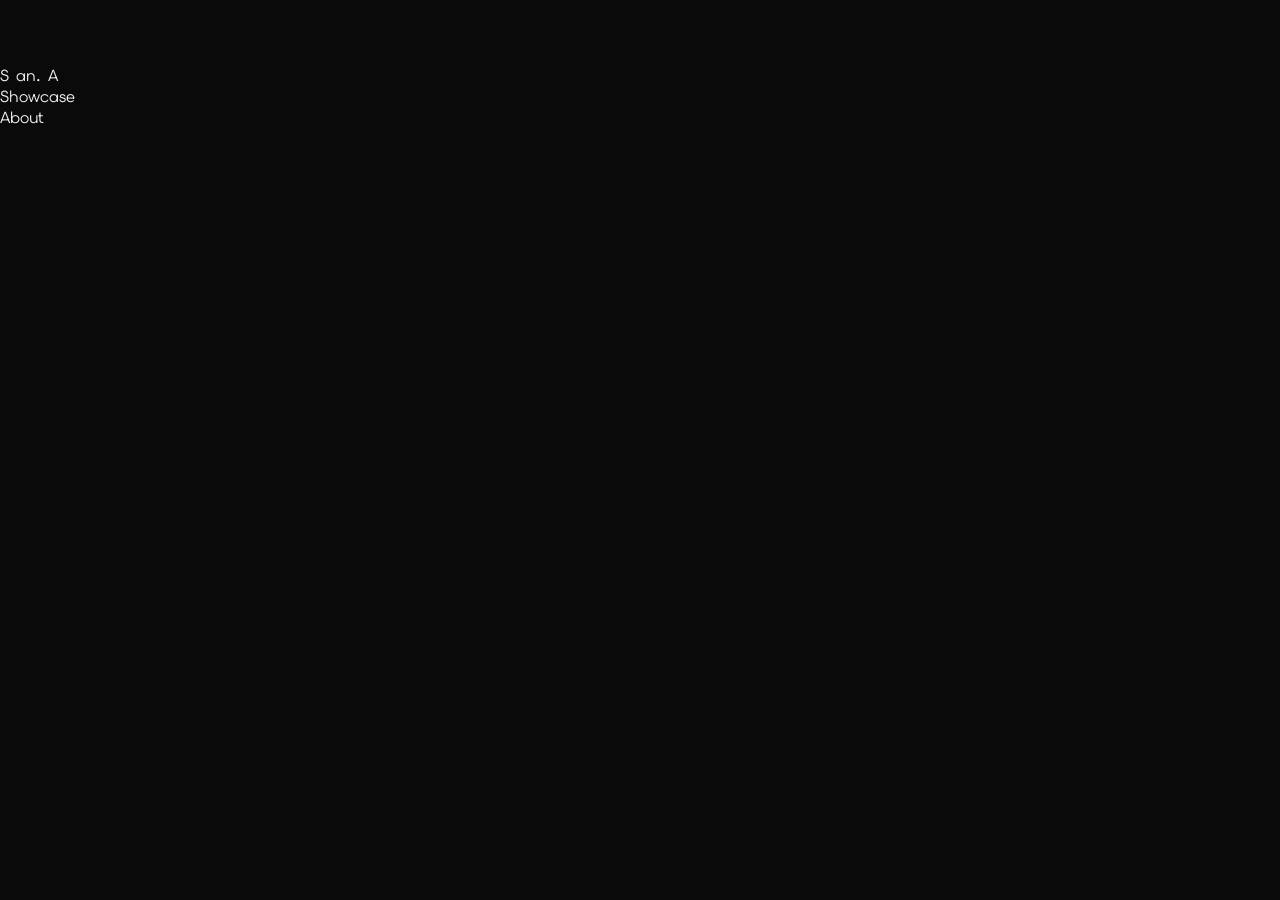
==== portfolio.html @ 367c6422 "starter code for building responsive portfolio. same design but with responsive" ====
<!DOCTYPE html>
<html lang="en">
<head>
  <meta charset="UTF-8">
  <meta name="viewport" content="width=device-width, initial-scale=1.0">
  <title>my portfolio</title>

  <link rel="stylesheet" href="./portfolio-styles.css">

  <link rel="preconnect" href="https://fonts.googleapis.com">
  <link rel="preconnect" href="https://fonts.gstatic.com" crossorigin>
  <link href="https://fonts.googleapis.com/css2?family=Elms+Sans:ital,wght@0,100..900;1,100..900&display=swap" rel="stylesheet">

  <link rel="preconnect" href="https://fonts.googleapis.com">
  <link rel="preconnect" href="https://fonts.gstatic.com" crossorigin>
  <link href="https://fonts.googleapis.com/css2?family=Mrs+Sheppards&display=swap" rel="stylesheet">

  <link rel="preconnect" href="https://fonts.googleapis.com">
  <link rel="preconnect" href="https://fonts.gstatic.com" crossorigin>
  <link href="https://fonts.googleapis.com/css2?family=Momo+Trust+Display&display=swap" rel="stylesheet">
</head>
<body>
  <div id="header">
    <div class="left-section">
      <div class="home-link-container">
        <a onclick="collapseFooter()" class="home-link" href="#">
          <span class="name-one">S</span>
          <span class="name-two">an. A</span>  
        </a>
      </div>
    </div>
    <div class="right-section">
      <ul class="header-links-list">
        <li><a onclick="collapseFooter()" class="header-links showcase-link" href="#showcase">Showcase</a></li>
        <li><a class="header-links about-link" href="#about">About</a></li>
      </ul>
    </div>
  </div>
</body>
</html>
---- portfolio-styles.css ----
:root {
  --ElmsSans: "Elms Sans", sans-serif;
  --MrsSheppards: "Mrs Sheppards", cursive;;
  --MomoTrustDisplay: "Momo Trust Display", sans-serif;
  --prime: #f3c28b;
  --black: #0a0a0a;
  --white: #f1f1f1;
  --blackTwo: #100f0f;
  --card-color: #181717;
}
body, html {
  overflow-x: hidden;
}
html {
  scroll-behavior: smooth;
  overflow-y: scroll;
  scrollbar-width: thin;
}
* {
  color: var(--white);
  margin: 0;
  padding: 0;
  box-sizing: border-box;
  /* outline: 1px solid rgba(255, 0, 0, 0.25); */
}
body {
  background-color: var(--black);
  font-family: var(--ElmsSans);
  margin-top: 65px;
}
a {
  color: var(--white);
  text-decoration: none;
}
li {
  list-style: none;
}
span {
  color: var(--white);
}
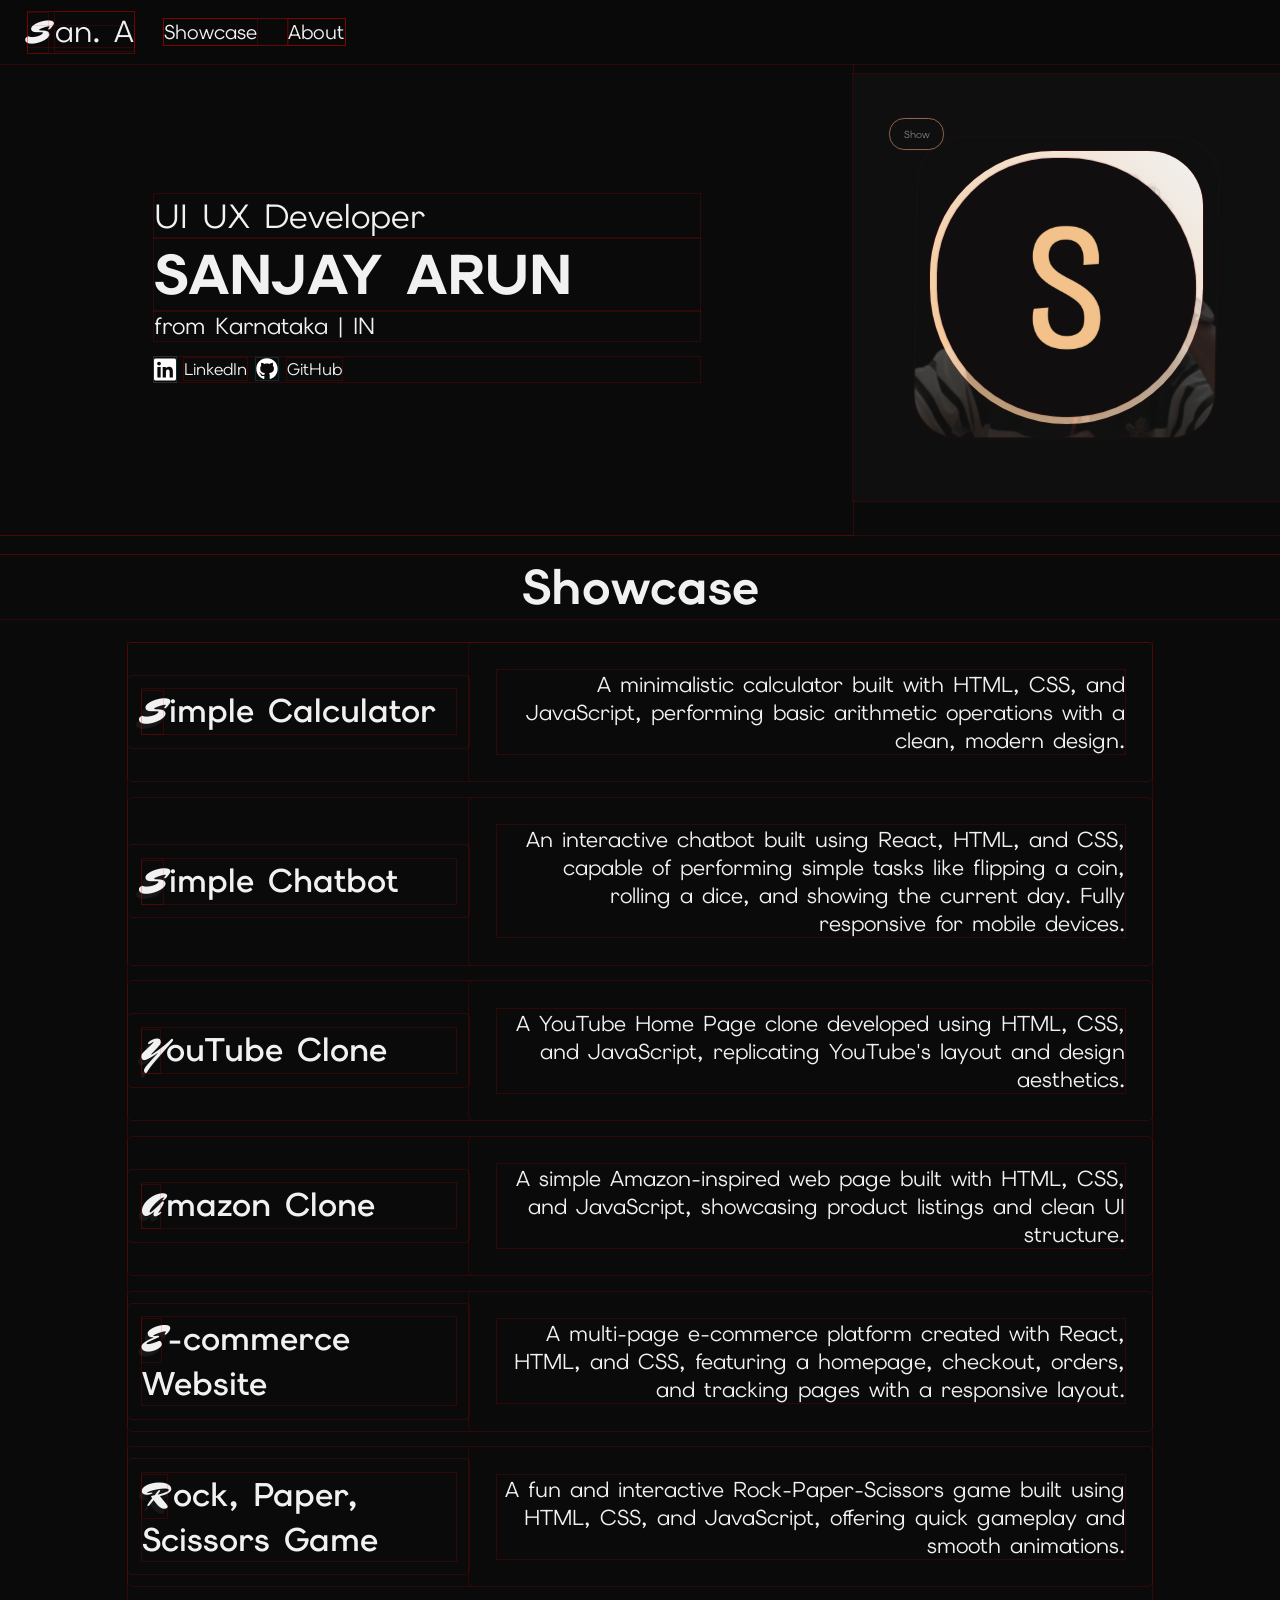
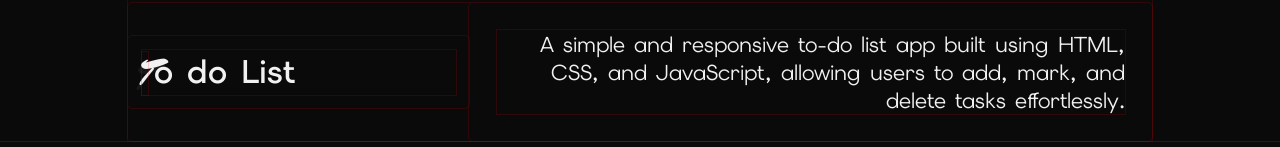
==== commit 1f55b958: "make header and showcase responsive" ====
--- a/portfolio.html
+++ b/portfolio.html
@@ -4,6 +4,8 @@
   <meta charset="UTF-8">
   <meta name="viewport" content="width=device-width, initial-scale=1.0">
   <title>my portfolio</title>
+
+  <link rel="icon" href="./assets/title-icon.png">
 
   <link rel="stylesheet" href="./portfolio-styles.css">
 
@@ -21,20 +23,152 @@
 </head>
 <body>
   <div id="header">
+
     <div class="left-section">
       <div class="home-link-container">
         <a onclick="collapseFooter()" class="home-link" href="#">
           <span class="name-one">S</span>
           <span class="name-two">an. A</span>  
+          <span class="name-one-two">S</span>
         </a>
       </div>
     </div>
+
     <div class="right-section">
       <ul class="header-links-list">
         <li><a onclick="collapseFooter()" class="header-links showcase-link" href="#showcase">Showcase</a></li>
         <li><a class="header-links about-link" href="#about">About</a></li>
       </ul>
     </div>
+
   </div>
+
+  <div id="home">
+    <div class="left-home-section">
+      <p class="role">UI UX Developer</p>
+      <p class="name">SANJAY ARUN</p>
+      <p class="from">from Karnataka | IN</p>
+      <p class="links">
+        <svg class="web-icon" xmlns="http://www.w3.org/2000/svg" viewBox="0 0 448 512"><path d="M416 32L31.9 32C14.3 32 0 46.5 0 64.3L0 447.7C0 465.5 14.3 480 31.9 480L416 480c17.6 0 32-14.5 32-32.3l0-383.4C448 46.5 433.6 32 416 32zM135.4 416l-66.4 0 0-213.8 66.5 0 0 213.8-.1 0zM102.2 96a38.5 38.5 0 1 1 0 77 38.5 38.5 0 1 1 0-77zM384.3 416l-66.4 0 0-104c0-24.8-.5-56.7-34.5-56.7-34.6 0-39.9 27-39.9 54.9l0 105.8-66.4 0 0-213.8 63.7 0 0 29.2 .9 0c8.9-16.8 30.6-34.5 62.9-34.5 67.2 0 79.7 44.3 79.7 101.9l0 117.2z"/></svg>
+        <a target="_blank" href="https://www.linkedin.com/in/sanjay-a-347543335" class="weblink">LinkedIn</a>
+        <svg class="web-icon" xmlns="http://www.w3.org/2000/svg" viewBox="0 0 512 512"><path d="M173.9 397.4c0 2-2.3 3.6-5.2 3.6-3.3 .3-5.6-1.3-5.6-3.6 0-2 2.3-3.6 5.2-3.6 3-.3 5.6 1.3 5.6 3.6zm-31.1-4.5c-.7 2 1.3 4.3 4.3 4.9 2.6 1 5.6 0 6.2-2s-1.3-4.3-4.3-5.2c-2.6-.7-5.5 .3-6.2 2.3zm44.2-1.7c-2.9 .7-4.9 2.6-4.6 4.9 .3 2 2.9 3.3 5.9 2.6 2.9-.7 4.9-2.6 4.6-4.6-.3-1.9-3-3.2-5.9-2.9zM252.8 8c-138.7 0-244.8 105.3-244.8 244 0 110.9 69.8 205.8 169.5 239.2 12.8 2.3 17.3-5.6 17.3-12.1 0-6.2-.3-40.4-.3-61.4 0 0-70 15-84.7-29.8 0 0-11.4-29.1-27.8-36.6 0 0-22.9-15.7 1.6-15.4 0 0 24.9 2 38.6 25.8 21.9 38.6 58.6 27.5 72.9 20.9 2.3-16 8.8-27.1 16-33.7-55.9-6.2-112.3-14.3-112.3-110.5 0-27.5 7.6-41.3 23.6-58.9-2.6-6.5-11.1-33.3 2.6-67.9 20.9-6.5 69 27 69 27 20-5.6 41.5-8.5 62.8-8.5s42.8 2.9 62.8 8.5c0 0 48.1-33.6 69-27 13.7 34.7 5.2 61.4 2.6 67.9 16 17.7 25.8 31.5 25.8 58.9 0 96.5-58.9 104.2-114.8 110.5 9.2 7.9 17 22.9 17 46.4 0 33.7-.3 75.4-.3 83.6 0 6.5 4.6 14.4 17.3 12.1 100-33.2 167.8-128.1 167.8-239 0-138.7-112.5-244-251.2-244zM105.2 352.9c-1.3 1-1 3.3 .7 5.2 1.6 1.6 3.9 2.3 5.2 1 1.3-1 1-3.3-.7-5.2-1.6-1.6-3.9-2.3-5.2-1zm-10.8-8.1c-.7 1.3 .3 2.9 2.3 3.9 1.6 1 3.6 .7 4.3-.7 .7-1.3-.3-2.9-2.3-3.9-2-.6-3.6-.3-4.3 .7zm32.4 35.6c-1.6 1.3-1 4.3 1.3 6.2 2.3 2.3 5.2 2.6 6.5 1 1.3-1.3 .7-4.3-1.3-6.2-2.2-2.3-5.2-2.6-6.5-1zm-11.4-14.7c-1.6 1-1.6 3.6 0 5.9s4.3 3.3 5.6 2.3c1.6-1.3 1.6-3.9 0-6.2-1.4-2.3-4-3.3-5.6-2z"/></svg>
+        <a target="_blank" href="https://github.com/Sanz03" class="weblink">GitHub</a>
+      </p>
+    </div>
+
+    <div class="right-home-section">
+      <div class="profile-container">
+        <img height="360px" width="360px" src="./assets/s-profile.png" alt="" class="s-profile-image">
+        <img height="360px" width="360px" src="./assets/profile.png" alt="" class="profile-image">
+
+        <p class="show-hide-profile">Show</p>
+      </div>
+    </div>
+  </div>
+
+  <div id="showcase">
+    <p class="showcase-page-title">Showcase</p>
+    <div id="cards">
+
+      <div class="card">
+        <div class="card-border"></div>
+        <div class="card-title-container">
+          <p class="card-title"><span>S</span>imple Calculator</p>
+        </div>
+        <div class="card-content-container">
+          <p class="card-content">A minimalistic calculator built with HTML, CSS, and JavaScript, performing basic arithmetic operations with a clean, modern design.</p>
+        </div>
+      </div>
+
+      <div class="card">
+        <div class="card-border"></div>
+        <div class="card-title-container">
+          <p class="card-title"><span>S</span>imple Chatbot</p>
+        </div>
+        <div class="card-content-container">
+          <p class="card-content">An interactive chatbot built using React, HTML, and CSS, capable of performing simple tasks like flipping a coin, rolling a dice, and showing the current day. Fully responsive for mobile devices.</p>
+        </div>
+      </div>
+
+      <div class="card">
+        <div class="card-border"></div>
+        <div class="card-title-container">
+          <p class="card-title"><span>Y</span>ouTube Clone</p>
+        </div>
+        <div class="card-content-container">
+          <p class="card-content">A YouTube Home Page clone developed using HTML, CSS, and JavaScript, replicating YouTube's layout and design aesthetics.</p>
+        </div>
+      </div>
+
+      <div class="card">
+        <div class="card-border"></div>
+        <div class="card-title-container">
+          <p class="card-title"><span>A</span>mazon Clone</p>
+        </div>
+        <div class="card-content-container">
+          <p class="card-content">A simple Amazon-inspired web page built with HTML, CSS, and JavaScript, showcasing product listings and clean UI structure.</p>
+        </div>
+      </div>
+      
+      <div class="card">
+        <div class="card-border"></div>
+        <div class="card-title-container">
+          <p class="card-title"><span>E</span>-commerce Website</p>
+        </div>
+        <div class="card-content-container">
+          <p class="card-content">A multi-page e-commerce platform created with React, HTML, and CSS, featuring a homepage, checkout, orders, and tracking pages with a responsive layout.</p>
+        </div>
+      </div>
+
+      <div class="card">
+        <div class="card-border"></div>
+        <div class="card-title-container">
+          <p class="card-title"><span>R</span>ock, Paper, Scissors Game</p>
+        </div>
+        <div class="card-content-container">
+          <p class="card-content">A fun and interactive Rock-Paper-Scissors game built using HTML, CSS, and JavaScript, offering quick gameplay and smooth animations.</p>
+        </div>
+      </div>
+
+      <div class="card">
+        <div class="card-border"></div>
+        <div class="card-title-container">
+          <p class="card-title"><span>T</span>o do List</p>
+        </div>
+        <div class="card-content-container">
+          <p class="card-content">A simple and responsive to-do list app built using HTML, CSS, and JavaScript, allowing users to add, mark, and delete tasks effortlessly.</p>
+        </div>
+      </div>
+
+    </div>
+  </div>
+  <script>
+    const sProfile = document.querySelector('.s-profile-image');
+    const toggleButton = document.querySelector('.show-hide-profile');
+    const profileContainer = document.querySelector('.profile-container');
+    const profile = document.querySelector('.profile-image');
+
+    toggleButton.addEventListener('click', () => {
+      if (toggleButton.innerHTML === 'Show') {
+        profileContainer.classList.add('active-profile-container');
+        profile.classList.add('active-profile');
+        sProfile.classList.add('active-s-profile-image');
+        toggleButton.innerHTML = 'Hide';
+      } else {
+        toggleButton.innerHTML = 'Show';
+        profileContainer.classList.remove('active-profile-container');
+        profile.classList.remove('active-profile');
+        sProfile.classList.remove('active-s-profile-image');
+      }
+    });
+
+    sProfile.addEventListener('click', () => {
+      if (sProfile.classList.contains('active-s-image')) {
+        sProfile.classList.remove('active-s-image');
+      } else {
+        sProfile.classList.add('active-s-image');
+      }
+    });
+  </script>
 </body>
 </html>
--- a/portfolio-styles.css
+++ b/portfolio-styles.css
@@ -8,25 +8,26 @@
   --blackTwo: #100f0f;
   --card-color: #181717;
 }
-body, html {
-  overflow-x: hidden;
-}
 html {
   scroll-behavior: smooth;
   overflow-y: scroll;
   scrollbar-width: thin;
+  font-size: 16px;
 }
 * {
-  color: var(--white);
+  -webkit-tap-highlight-color: transparent;
+  font-family: var(--ElmsSans);
   margin: 0;
   padding: 0;
   box-sizing: border-box;
-  /* outline: 1px solid rgba(255, 0, 0, 0.25); */
+  outline: 1px solid rgba(255, 0, 0, 0.15);
+}
+p {
+  color: var(--white);
 }
 body {
+  padding-top: 40px;
   background-color: var(--black);
-  font-family: var(--ElmsSans);
-  margin-top: 65px;
 }
 a {
   color: var(--white);
@@ -37,4 +38,303 @@
 }
 span {
   color: var(--white);
-}+}
+
+/*----- HEADER STYLES -----*/
+
+#header {
+  width: 100%;
+  background-color: rgba(10, 10, 10, 0.85);
+  backdrop-filter: blur(4px);
+  display: flex;
+  align-items: center;
+  padding: 2rem 1.75rem;
+  max-height: 57px;
+  position: fixed;
+  left: 0;
+  right: 0;
+  top: 0;
+  z-index: 100;
+}
+.left-section {
+  margin-right: 1.90rem;
+}
+.header-links-list {
+  font-size: 1.25rem;
+  display: flex;
+}
+.showcase-link {
+  margin-right: 1.90rem;
+}
+.name-one,
+.name-one-two {
+  font-family: var(--MrsSheppards);
+}
+.name-one,
+.name-two,
+.name-one-two {
+  font-size: 1.9rem;
+}
+.name-one-two {
+  display: none;
+}
+.showcase-link,
+.about-link {
+  display: inline-block;
+  transition: 0.25s ease;
+}
+.showcase-link:hover,
+.about-link:hover {
+  transform: translateY(6px);
+  color: var(--prime);
+}
+
+@media (max-width: 475px) {
+  .name-one-two {
+    display: inline-block;
+  }
+  .name-one,
+  .name-two {
+    display: none;
+  }
+  .header-links-list {
+    font-size: 0.85rem;
+  }
+  #header {
+    justify-content: space-between;
+    padding: 0.85rem 1.75rem;
+  }
+  .showcase-link:hover,
+  .about-link:hover {
+    transform: translateX(0px);
+    color: var(--white);
+  }
+  .showcase-link:focus,
+  .about-link:focus {
+    color: var(--prime);
+  }
+}
+
+@media (max-width: 900px) {
+  #header {
+    justify-content: space-between;
+  }
+}
+
+@media (min-width: 2500px) {
+  .header-links-list {
+    font-size: 2.05rem;
+  }
+}
+
+/*----- HOME SECTION -----*/
+#home {
+  display: grid;
+  grid-template-columns: 2fr 1fr;
+  align-items: center;
+}
+
+
+/*----- HOME-LEFT SECTION -----*/
+.left-home-section {
+  background-color: var(--black);
+  padding: min(10rem, 18%);
+}
+.role {
+  font-size: clamp(1.15rem, 4vw, 2.10rem);
+}
+.name {
+  font-size: clamp(1.8rem, 6vw, 3.50rem);
+  font-weight: 800;
+}
+.from {
+  font-size: clamp(0.65rem, 2vw, 1.45rem);
+  margin-bottom: 1rem;
+}
+.links {
+  display: flex;
+  align-items: center;
+  font-size: clamp(0.60rem, 2vw, 1.05rem);
+}
+.weblink {
+  margin-right: 0.55rem;
+}
+.web-icon {
+  height: min(22px, 5%);
+  width: min(22px, 5%);
+  min-height: 12px;
+  min-width: 12px;
+  filter: invert(1);
+  margin-right: 0.55rem;
+}
+.weblink:hover {
+  color: var(--prime);
+}
+
+/*----- HOME-RIGHT SECTION -----*/
+.right-home-section {
+  background-color: var(--blackTwo);
+  padding: min(10rem, 18%);
+}
+.profile-container {
+  width: 100%;
+  padding-top: 100%;
+  /* background-color: var(--white); */
+  background: linear-gradient(45deg, var(--prime), var(--white));
+  position: relative;
+  transition: 0.25s ease;
+}
+.profile-image,
+.s-profile-image {
+  width: 100%;
+  height: auto;
+  top: 0;
+  left: 0;
+  opacity: 1;
+  z-index: 1;
+  object-fit: cover;
+  object-position: center;
+  position: absolute;
+}
+.s-profile-image,
+.profile-container {
+  border-radius: 400px;
+  border-top-left-radius: 360px;
+  border-top-right-radius: 160px;
+}
+.s-profile-image {
+  position: absolute;
+  top: 0;
+  left: 0;
+  border-top-right-radius: 400px;
+  cursor: pointer;
+  transition: 0.45s ease;
+  z-index: 2;
+  transform: scale(0.95) skew(0deg);
+}
+.active-s-image {
+  transform: scale(0.90) skew(-2deg);
+}
+.profile-image {
+  transition: 0.45s ease;
+  opacity: 0.25;
+  border-radius: 40px;
+  z-index: 1;
+  animation: zoom 6s ease-in 0s infinite alternate both;
+}
+.show-hide-profile {
+  opacity: 0.5;
+  z-index: 3;
+  cursor: pointer;
+  border-radius: 0.95rem;
+  position: absolute;
+  padding: 3% 5%;
+  font-size: clamp(0.6rem, 0.8vw, 0.8rem);
+  border: 1px solid var(--prime);
+  left: -15%;
+  top: min(-12%, -10%);
+  text-align: center;
+  transform-origin: left top;
+  transition: 0.25s ease;
+}
+.show-hide-profile:active {
+  opacity: 1;
+}
+.show-hide-profile:hover {
+  color: var(--prime);
+}
+.active-profile-container {
+  border-radius: 400px;
+}
+.active-profile {
+  opacity: 1;
+  border-bottom-left-radius: 460px;
+}
+.active-s-profile-image {
+  cursor: initial;
+  transform: scale(0.45);
+  transform-origin: bottom left;
+  outline: 2px solid var(--prime);
+}
+
+@keyframes zoom {
+  0% {
+    transform: scale(1.05) skew(0deg);
+  }
+  100% {
+    transform: scale(1.10) skew(-1deg);
+  }
+}
+
+@media (max-width: 475px) {
+  .web-icon {
+    height: 14px;
+    width: 14px;
+  }
+}
+@media (max-width: 700px) {
+  .name {
+    margin-top: 0.35rem;
+    line-height: 100%;
+  }
+}
+@media (max-width:1100px) {
+  /* .show-hide-profile {
+    font-size: 0.65rem;
+  } */
+  #home {
+    grid-template-columns: 1fr 1fr;
+  }
+}
+
+/*----- SHOWCASE -----*/
+#showcase {
+  margin-top: 1.25rem;
+  background-color: Var(--black);
+}
+.showcase-page-title {
+  text-align: center;
+  font-size: clamp(0.25rem,6vw, 3.05rem);
+  font-weight: 700;
+  margin-bottom: 1.45rem;
+}
+#cards {
+  display: grid;
+  grid-template-columns: 1fr;
+  gap: 1.05rem;
+  margin: 0.4vw min(10vw, 12%);
+}
+.card {
+  cursor: pointer;
+  position: relative;
+  overflow: hidden;
+  display: grid;
+  grid-template-columns: 1fr 2fr;
+  align-items: center;
+  /* gap: 1.45rem; */
+  border-radius: 0.25rem;
+}
+.card-title {
+  font-weight: 600;
+  text-align: start;
+  font-size: clamp(0.25rem, 2.85vw, 2.05rem);
+}
+.card-title span {
+  font-family: var(--MrsSheppards);
+  margin-right: min(2.85vw, 2%);
+  font-weight: 100;
+  text-shadow: -0.2vw 0.4vw 0px var(--card-color);
+}
+.card-title-container,
+.card-content-container {
+  border-radius: inherit;
+  padding: min(12vw, 4%);
+}
+.card-content {
+  text-align: end;
+  font-size: clamp(0.25rem, 2.55vw, 1.35rem);
+}
+.card-border {
+  display: none;
+}
+
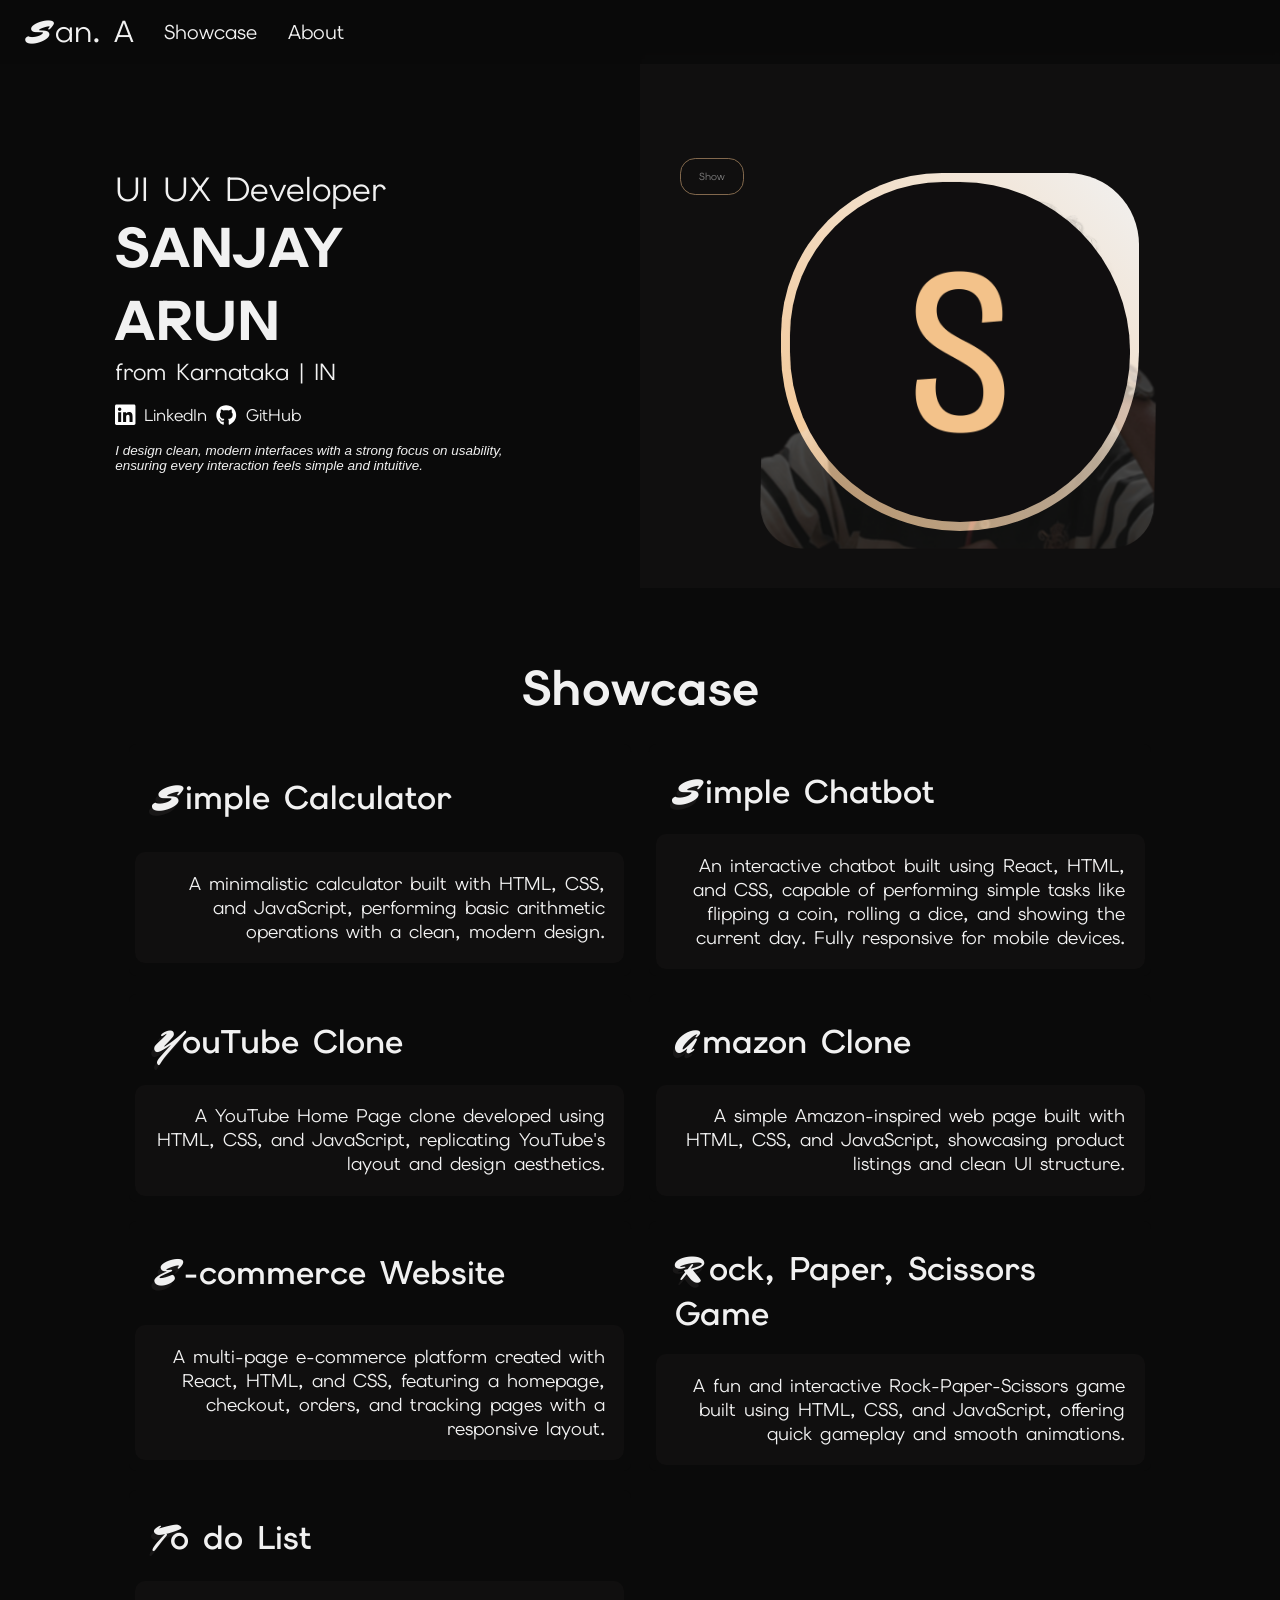
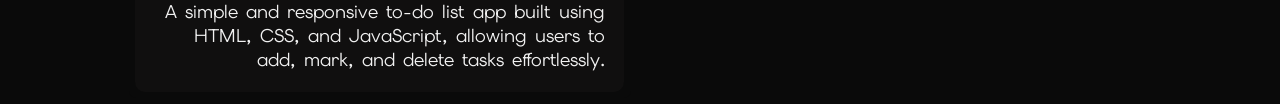
==== commit a6dff729: "add brief and fixed profile align" ====
--- a/portfolio.html
+++ b/portfolio.html
@@ -54,6 +54,7 @@
         <svg class="web-icon" xmlns="http://www.w3.org/2000/svg" viewBox="0 0 512 512"><path d="M173.9 397.4c0 2-2.3 3.6-5.2 3.6-3.3 .3-5.6-1.3-5.6-3.6 0-2 2.3-3.6 5.2-3.6 3-.3 5.6 1.3 5.6 3.6zm-31.1-4.5c-.7 2 1.3 4.3 4.3 4.9 2.6 1 5.6 0 6.2-2s-1.3-4.3-4.3-5.2c-2.6-.7-5.5 .3-6.2 2.3zm44.2-1.7c-2.9 .7-4.9 2.6-4.6 4.9 .3 2 2.9 3.3 5.9 2.6 2.9-.7 4.9-2.6 4.6-4.6-.3-1.9-3-3.2-5.9-2.9zM252.8 8c-138.7 0-244.8 105.3-244.8 244 0 110.9 69.8 205.8 169.5 239.2 12.8 2.3 17.3-5.6 17.3-12.1 0-6.2-.3-40.4-.3-61.4 0 0-70 15-84.7-29.8 0 0-11.4-29.1-27.8-36.6 0 0-22.9-15.7 1.6-15.4 0 0 24.9 2 38.6 25.8 21.9 38.6 58.6 27.5 72.9 20.9 2.3-16 8.8-27.1 16-33.7-55.9-6.2-112.3-14.3-112.3-110.5 0-27.5 7.6-41.3 23.6-58.9-2.6-6.5-11.1-33.3 2.6-67.9 20.9-6.5 69 27 69 27 20-5.6 41.5-8.5 62.8-8.5s42.8 2.9 62.8 8.5c0 0 48.1-33.6 69-27 13.7 34.7 5.2 61.4 2.6 67.9 16 17.7 25.8 31.5 25.8 58.9 0 96.5-58.9 104.2-114.8 110.5 9.2 7.9 17 22.9 17 46.4 0 33.7-.3 75.4-.3 83.6 0 6.5 4.6 14.4 17.3 12.1 100-33.2 167.8-128.1 167.8-239 0-138.7-112.5-244-251.2-244zM105.2 352.9c-1.3 1-1 3.3 .7 5.2 1.6 1.6 3.9 2.3 5.2 1 1.3-1 1-3.3-.7-5.2-1.6-1.6-3.9-2.3-5.2-1zm-10.8-8.1c-.7 1.3 .3 2.9 2.3 3.9 1.6 1 3.6 .7 4.3-.7 .7-1.3-.3-2.9-2.3-3.9-2-.6-3.6-.3-4.3 .7zm32.4 35.6c-1.6 1.3-1 4.3 1.3 6.2 2.3 2.3 5.2 2.6 6.5 1 1.3-1.3 .7-4.3-1.3-6.2-2.2-2.3-5.2-2.6-6.5-1zm-11.4-14.7c-1.6 1-1.6 3.6 0 5.9s4.3 3.3 5.6 2.3c1.6-1.3 1.6-3.9 0-6.2-1.4-2.3-4-3.3-5.6-2z"/></svg>
         <a target="_blank" href="https://github.com/Sanz03" class="weblink">GitHub</a>
       </p>
+      <p class="brief">I design clean, modern interfaces with a strong focus on usability, ensuring every interaction feels simple and intuitive.</p>
     </div>
 
     <div class="right-home-section">
@@ -147,6 +148,7 @@
     const toggleButton = document.querySelector('.show-hide-profile');
     const profileContainer = document.querySelector('.profile-container');
     const profile = document.querySelector('.profile-image');
+    const cards = document.querySelectorAll('.card');
 
     toggleButton.addEventListener('click', () => {
       if (toggleButton.innerHTML === 'Show') {
@@ -169,6 +171,18 @@
         sProfile.classList.add('active-s-image');
       }
     });
+
+    cards.forEach((card) => {
+      card.addEventListener('mousemove', (event) => {
+        const target = event.currentTarget;
+        const rect = target.getBoundingClientRect();
+        const x = event.clientX - rect.left;
+        const y = event.clientY - rect.top;
+
+        target.style.setProperty("--mouse-x", `${x}px`);
+        target.style.setProperty("--mouse-y", `${y}px`);
+      });
+    });
   </script>
 </body>
 </html>
--- a/portfolio-styles.css
+++ b/portfolio-styles.css
@@ -20,13 +20,14 @@
   margin: 0;
   padding: 0;
   box-sizing: border-box;
-  outline: 1px solid rgba(255, 0, 0, 0.15);
+  /* outline: 1px solid rgba(255, 0, 0, 0.15); */
 }
 p {
   color: var(--white);
 }
 body {
-  padding-top: 40px;
+  /* padding-top: 40px; */
+  padding-top: 3.25rem;
   background-color: var(--black);
 }
 a {
@@ -130,8 +131,9 @@
 /*----- HOME SECTION -----*/
 #home {
   display: grid;
-  grid-template-columns: 2fr 1fr;
-  align-items: center;
+  grid-template-columns: 1fr 1fr;
+  align-items: start;
+  background-color: var(--blackTwo);
 }
 
 
@@ -151,10 +153,15 @@
   font-size: clamp(0.65rem, 2vw, 1.45rem);
   margin-bottom: 1rem;
 }
+.brief {
+  font-style: italic;
+  font-size: clamp(0.45rem, 1.05vw, 1.45rem);
+}
 .links {
   display: flex;
   align-items: center;
   font-size: clamp(0.60rem, 2vw, 1.05rem);
+  margin-bottom: 1rem;
 }
 .weblink {
   margin-right: 0.55rem;
@@ -174,7 +181,11 @@
 /*----- HOME-RIGHT SECTION -----*/
 .right-home-section {
   background-color: var(--blackTwo);
-  padding: min(10rem, 18%);
+  /* padding: min(10rem, 18%); */
+  padding-left: 22%;
+  padding-right: 22%;
+  padding-top: 10%;
+  margin: auto 0;
 }
 .profile-container {
   width: 100%;
@@ -231,8 +242,8 @@
   padding: 3% 5%;
   font-size: clamp(0.6rem, 0.8vw, 0.8rem);
   border: 1px solid var(--prime);
-  left: -15%;
-  top: min(-12%, -10%);
+  left: -28%;
+  top: -4%;
   text-align: center;
   transform-origin: left top;
   transition: 0.25s ease;
@@ -274,11 +285,19 @@
 }
 @media (max-width: 700px) {
   .name {
-    margin-top: 0.35rem;
+    margin-top: 0.95rem;
     line-height: 100%;
   }
 }
-@media (max-width:1100px) {
+@media (max-width:900px) {
+  .name {
+    color: var(--prime);
+  }
+  .show-hide-profile {
+    top: -30%;
+  }
+}
+@media (min-width:1100px) {
   /* .show-hide-profile {
     font-size: 0.65rem;
   } */
@@ -289,7 +308,7 @@
 
 /*----- SHOWCASE -----*/
 #showcase {
-  margin-top: 1.25rem;
+  padding-top: 4.25rem;
   background-color: Var(--black);
 }
 .showcase-page-title {
@@ -300,7 +319,7 @@
 }
 #cards {
   display: grid;
-  grid-template-columns: 1fr;
+  grid-template-columns: 1fr 1fr;
   gap: 1.05rem;
   margin: 0.4vw min(10vw, 12%);
 }
@@ -309,15 +328,17 @@
   position: relative;
   overflow: hidden;
   display: grid;
-  grid-template-columns: 1fr 2fr;
+  grid-template-columns: 1fr;
   align-items: center;
   /* gap: 1.45rem; */
-  border-radius: 0.25rem;
+  padding: 0.45rem 0.45rem;
+  border-radius: 0.45rem;
+  transition: 0.25s ease;
 }
 .card-title {
   font-weight: 600;
   text-align: start;
-  font-size: clamp(0.25rem, 2.85vw, 2.05rem);
+  font-size: clamp(0.25rem, 2.65vw, 2.05rem);
 }
 .card-title span {
   font-family: var(--MrsSheppards);
@@ -328,13 +349,93 @@
 .card-title-container,
 .card-content-container {
   border-radius: inherit;
-  padding: min(12vw, 4%);
+  padding: 4%;
+  z-index: 2;
 }
 .card-content {
   text-align: end;
-  font-size: clamp(0.25rem, 2.55vw, 1.35rem);
+  font-size: clamp(0.25rem, 2.45vw, 1.15rem);
 }
 .card-border {
-  display: none;
-}
-
+  position: absolute;
+  height: 100%;
+  width: 100%;
+  background: radial-gradient(800px circle at var(--mouse-x) var(--mouse-y), var(--prime), transparent 40%);
+  z-index: 0;
+  top: 0;
+  left: 0;
+  opacity: 0;
+  border-radius: inherit;
+  transition: 0.25s ease;
+}
+.card:hover .card-border {
+  opacity: 1;
+}
+.card::before {
+  border-radius: inherit;
+  opacity: 1;
+  content: '';
+  position: absolute;
+  /* width: calc(100% - 2px);
+  height: calc(100% - 2px); */
+  inset: 1px;
+  z-index: 1;
+  background-color: var(--black);
+}
+.card-content-container {
+  background-color: var(--blackTwo);
+  border-radius: 10px;
+  position: relative;
+  transition: 0.25s ease;
+}
+.card:hover .card-title,
+.card:hover .card-title span{
+  color: var(--prime);
+}
+.card:hover {
+  transform: scale(1.01) translateY(0.1vw);
+}
+.card-content-container::before {
+  content: '';
+  position: absolute;
+  top: 0;
+  left: 0;
+  width: 100%;
+  height: 100%;
+  background: linear-gradient(45deg, var(--black), var(--blackTwo));
+  background-position: center;
+  z-index: -1;
+  opacity: 0;
+  filter: blur(1px);
+  transition: 0.25s ease;
+}
+.card:hover .card-content-container::before {
+  opacity: 1;
+}
+
+@media (max-width:700px) {
+  .card-title span {
+    font-family: var(--ElmsSans);
+    font-weight: 600;
+    text-align: start;
+    font-size: clamp(0.25rem, 2.65vw, 2.05rem);
+    margin-right: 0;
+  }
+  #cards {
+    gap: 0.45rem;
+  }
+  .card-title-container,
+  .card-content-container {
+    padding: 12%;
+  }
+  .card-content {
+    text-align: start;
+  }
+}
+
+@media (max-width: 900px) {
+  .card-title-container,
+  .card-content-container {
+    padding: 10%;
+  }
+}
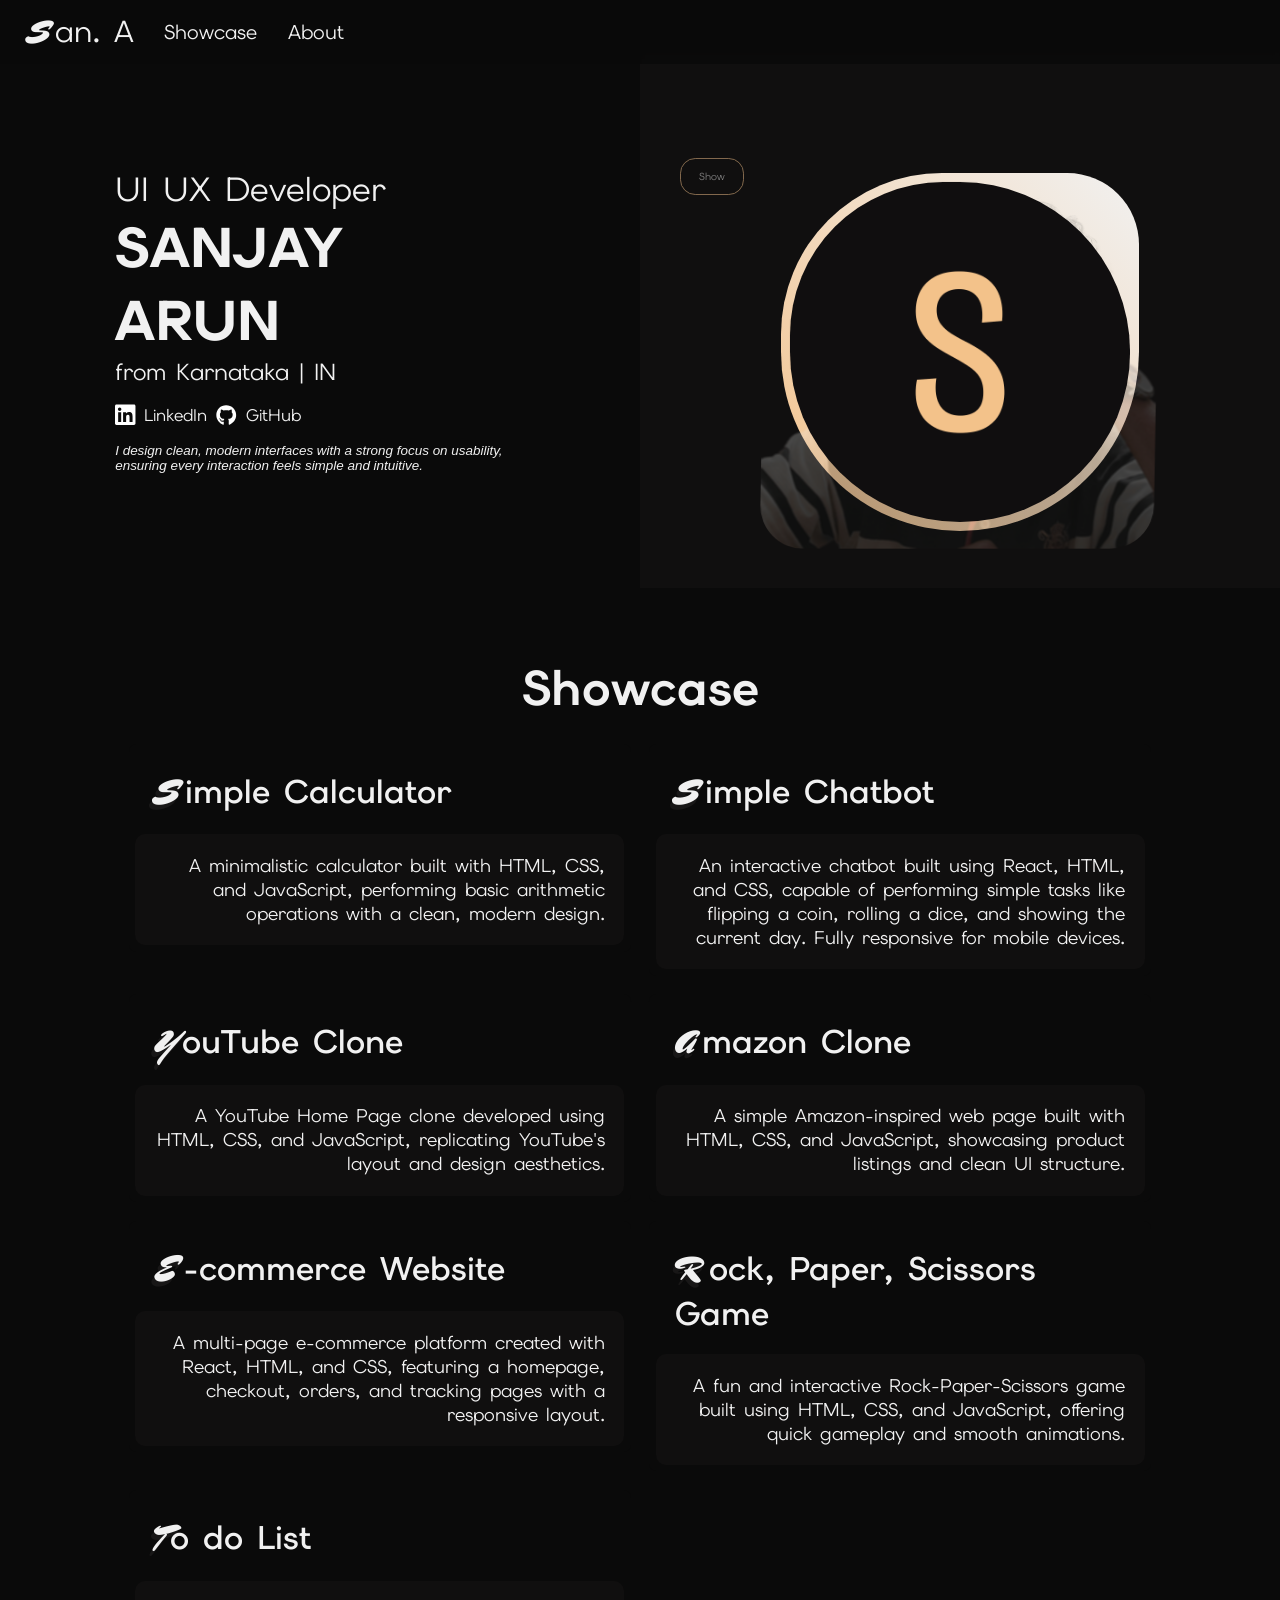
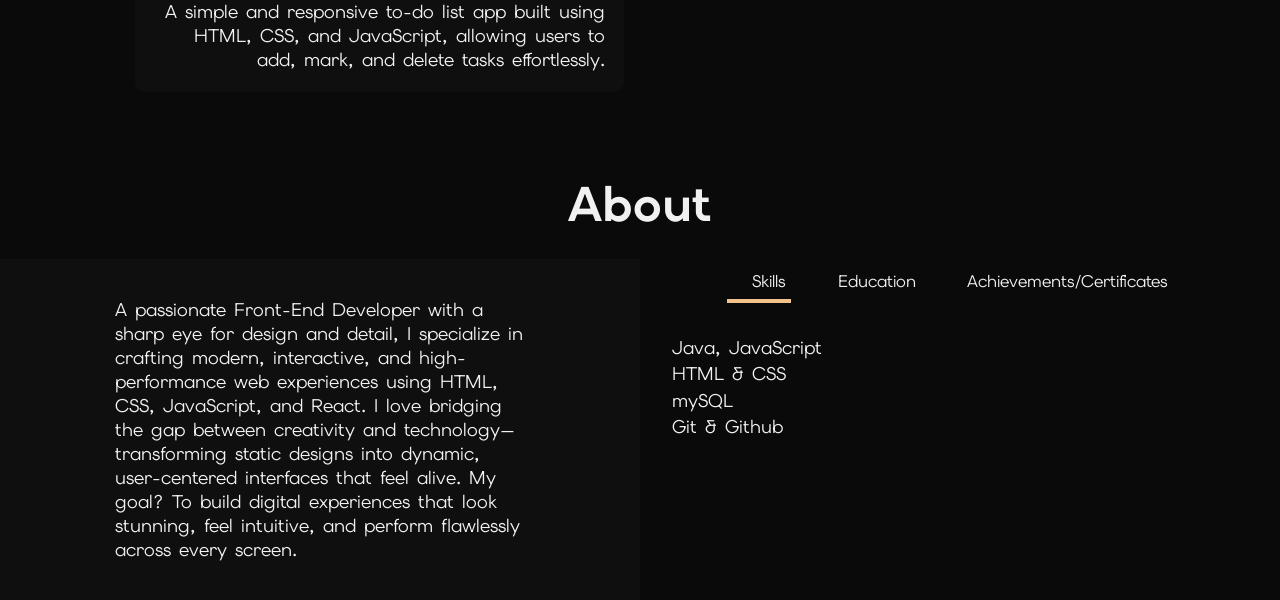
==== commit 314e99f4: "made about section" ====
--- a/portfolio.html
+++ b/portfolio.html
@@ -68,80 +68,141 @@
   </div>
 
   <div id="showcase">
-    <p class="showcase-page-title">Showcase</p>
+    <p class="showcase-page-title page-title">Showcase</p>
     <div id="cards">
 
-      <div class="card">
-        <div class="card-border"></div>
-        <div class="card-title-container">
-          <p class="card-title"><span>S</span>imple Calculator</p>
-        </div>
-        <div class="card-content-container">
-          <p class="card-content">A minimalistic calculator built with HTML, CSS, and JavaScript, performing basic arithmetic operations with a clean, modern design.</p>
-        </div>
-      </div>
-
-      <div class="card">
-        <div class="card-border"></div>
-        <div class="card-title-container">
-          <p class="card-title"><span>S</span>imple Chatbot</p>
-        </div>
-        <div class="card-content-container">
-          <p class="card-content">An interactive chatbot built using React, HTML, and CSS, capable of performing simple tasks like flipping a coin, rolling a dice, and showing the current day. Fully responsive for mobile devices.</p>
-        </div>
-      </div>
-
-      <div class="card">
-        <div class="card-border"></div>
-        <div class="card-title-container">
-          <p class="card-title"><span>Y</span>ouTube Clone</p>
-        </div>
-        <div class="card-content-container">
-          <p class="card-content">A YouTube Home Page clone developed using HTML, CSS, and JavaScript, replicating YouTube's layout and design aesthetics.</p>
-        </div>
-      </div>
-
-      <div class="card">
-        <div class="card-border"></div>
-        <div class="card-title-container">
-          <p class="card-title"><span>A</span>mazon Clone</p>
-        </div>
-        <div class="card-content-container">
-          <p class="card-content">A simple Amazon-inspired web page built with HTML, CSS, and JavaScript, showcasing product listings and clean UI structure.</p>
-        </div>
-      </div>
+      <a href="#">
+        <div class="card">
+          <div class="card-border"></div>
+          <div class="card-title-container">
+            <p class="card-title"><span>S</span>imple Calculator</p>
+          </div>
+          <div class="card-content-container">
+            <p class="card-content">A minimalistic calculator built with HTML, CSS, and JavaScript, performing basic arithmetic operations with a clean, modern design.</p>
+          </div>
+        </div>
+      </a>
+
+      <a href="#">
+        <div class="card">
+          <div class="card-border"></div>
+          <div class="card-title-container">
+            <p class="card-title"><span>S</span>imple Chatbot</p>
+          </div>
+          <div class="card-content-container">
+            <p class="card-content">An interactive chatbot built using React, HTML, and CSS, capable of performing simple tasks like flipping a coin, rolling a dice, and showing the current day. Fully responsive for mobile devices.</p>
+          </div>
+        </div>
+      </a>
+
+      <a href="#">
+        <div class="card">
+          <div class="card-border"></div>
+          <div class="card-title-container">
+            <p class="card-title"><span>Y</span>ouTube Clone</p>
+          </div>
+          <div class="card-content-container">
+            <p class="card-content">A YouTube Home Page clone developed using HTML, CSS, and JavaScript, replicating YouTube's layout and design aesthetics.</p>
+          </div>
+        </div>
+      </a>
+
+      <a href="#">
+        <div class="card">
+          <div class="card-border"></div>
+          <div class="card-title-container">
+            <p class="card-title"><span>A</span>mazon Clone</p>
+          </div>
+          <div class="card-content-container">
+            <p class="card-content">A simple Amazon-inspired web page built with HTML, CSS, and JavaScript, showcasing product listings and clean UI structure.</p>
+          </div>
+        </div>
+      </a>
       
-      <div class="card">
-        <div class="card-border"></div>
-        <div class="card-title-container">
-          <p class="card-title"><span>E</span>-commerce Website</p>
-        </div>
-        <div class="card-content-container">
-          <p class="card-content">A multi-page e-commerce platform created with React, HTML, and CSS, featuring a homepage, checkout, orders, and tracking pages with a responsive layout.</p>
-        </div>
-      </div>
-
-      <div class="card">
-        <div class="card-border"></div>
-        <div class="card-title-container">
-          <p class="card-title"><span>R</span>ock, Paper, Scissors Game</p>
-        </div>
-        <div class="card-content-container">
-          <p class="card-content">A fun and interactive Rock-Paper-Scissors game built using HTML, CSS, and JavaScript, offering quick gameplay and smooth animations.</p>
-        </div>
-      </div>
-
-      <div class="card">
-        <div class="card-border"></div>
-        <div class="card-title-container">
-          <p class="card-title"><span>T</span>o do List</p>
-        </div>
-        <div class="card-content-container">
-          <p class="card-content">A simple and responsive to-do list app built using HTML, CSS, and JavaScript, allowing users to add, mark, and delete tasks effortlessly.</p>
-        </div>
-      </div>
-
-    </div>
+      <a href="#">
+        <div class="card">
+          <div class="card-border"></div>
+          <div class="card-title-container">
+            <p class="card-title"><span>E</span>-commerce Website</p>
+          </div>
+          <div class="card-content-container">
+            <p class="card-content">A multi-page e-commerce platform created with React, HTML, and CSS, featuring a homepage, checkout, orders, and tracking pages with a responsive layout.</p>
+          </div>
+        </div>
+      </a>
+
+      <a href="#">
+        <div class="card">
+          <div class="card-border"></div>
+          <div class="card-title-container">
+            <p class="card-title"><span>R</span>ock, Paper, Scissors Game</p>
+          </div>
+          <div class="card-content-container">
+            <p class="card-content">A fun and interactive Rock-Paper-Scissors game built using HTML, CSS, and JavaScript, offering quick gameplay and smooth animations.</p>
+          </div>
+        </div>
+      </a>
+
+      <a href="#">
+        <div class="card">
+          <div class="card-border"></div>
+          <div class="card-title-container">
+            <p class="card-title"><span>T</span>o do List</p>
+          </div>
+          <div class="card-content-container">
+            <p class="card-content">A simple and responsive to-do list app built using HTML, CSS, and JavaScript, allowing users to add, mark, and delete tasks effortlessly.</p>
+          </div>
+        </div>
+      </a>
+
+    </div>
+  </div>
+
+  <div id="about">
+    <p class="about-page-title page-title">About</p>
+    <div class="about-container">
+      <div class="about-left-section">
+        <p class="about-me main-title">
+          A passionate Front-End Developer with a sharp eye for design and detail, I specialize in crafting modern, interactive, and high-performance web experiences using HTML, CSS, JavaScript, and React. I love bridging the gap between creativity and technology—transforming static designs into dynamic, user-centered interfaces that feel alive. My goal? To build digital experiences that look stunning, feel intuitive, and perform flawlessly across every screen.
+        </p>
+      </div>
+      <div class="about-right-section">
+        <div class="edu-skill-heading">
+          <p onclick="renderTab('skills')" class="tab-links skills active-link">Skills</p>
+          <p onclick="renderTab('education')" class="tab-links education">Education</p>
+          <p onclick="renderTab('achievements')" class="tab-links achievements">Achievements/Certificates</p>
+        </div>
+
+        <div class="skill-contents tab-contents active-tab" id="skills">
+          <ul>
+            <li>Java, JavaScript</li>
+            <li>HTML & CSS</li>
+            <li>mySQL</li>
+            <li>Git & Github</li>
+          </ul>
+        </div>
+
+        <div class="edu-contents tab-contents" id="education">
+          <ul>
+            <li>BE in Computer Science</li>
+            <li>Pre-University</li>
+            <li>SSLC</li>
+          </ul>
+        </div>
+
+        <div class="edu-contents tab-contents" id="achievements">
+          <ul>
+            <li>Application Developer (Web & Mobile) - Rooman Technologies</li>
+            <li>Responsive Web Design - freeCodeCamp</li>
+          </ul>
+        </div>
+
+      </div>
+    </div>
+  </div>
+
+  <div id="footer">
+    <p class="footer-text">Thanks for scrolling! View the source code on GitHub.</p>
   </div>
   <script>
     const sProfile = document.querySelector('.s-profile-image');
@@ -149,6 +210,8 @@
     const profileContainer = document.querySelector('.profile-container');
     const profile = document.querySelector('.profile-image');
     const cards = document.querySelectorAll('.card');
+    const tabLinks = document.querySelectorAll('.tab-links');
+    const tabContents = document.querySelectorAll('.tab-contents');
 
     toggleButton.addEventListener('click', () => {
       if (toggleButton.innerHTML === 'Show') {
@@ -183,6 +246,18 @@
         target.style.setProperty("--mouse-y", `${y}px`);
       });
     });
+
+    function renderTab(tabName) {
+      for (tabLink of tabLinks) {
+        tabLink.classList.remove('active-link');
+      }
+      for (tabContent of tabContents) {
+        tabContent.classList.remove('active-tab');
+      }
+      event.currentTarget.classList.add('active-link');
+      document.getElementById(tabName).classList.add('active-tab');
+    }
+
   </script>
 </body>
 </html>
--- a/portfolio-styles.css
+++ b/portfolio-styles.css
@@ -146,8 +146,13 @@
   font-size: clamp(1.15rem, 4vw, 2.10rem);
 }
 .name {
+  cursor: pointer;
   font-size: clamp(1.8rem, 6vw, 3.50rem);
   font-weight: 800;
+  transition: 0.25s ease;
+}
+.name:hover {
+  color: var(--prime);
 }
 .from {
   font-size: clamp(0.65rem, 2vw, 1.45rem);
@@ -307,11 +312,12 @@
 }
 
 /*----- SHOWCASE -----*/
-#showcase {
+#showcase,
+#about {
   padding-top: 4.25rem;
   background-color: Var(--black);
 }
-.showcase-page-title {
+.page-title {
   text-align: center;
   font-size: clamp(0.25rem,6vw, 3.05rem);
   font-weight: 700;
@@ -354,7 +360,11 @@
 }
 .card-content {
   text-align: end;
-  font-size: clamp(0.25rem, 2.45vw, 1.15rem);
+}
+.main-title,
+.card-content,
+.tab-contents li {
+  font-size: clamp(0.65rem, 2.45vw, 1.15rem);
 }
 .card-border {
   position: absolute;
@@ -438,4 +448,83 @@
   .card-content-container {
     padding: 10%;
   }
+}
+
+/*----- ABOUT SECTION -----*/
+.about-container {
+  display: grid;
+  grid-template-columns: 1fr 1fr;
+  transition: 0.25s ease;
+}
+.about-left-section {
+  background-color: var(--blackTwo);
+  padding: min(5vw, 6%) min(10vw, 18%);
+}
+.tab-links {
+  cursor: pointer;
+  font-size: clamp(0.85rem, 1.05rem, 1.15rem);
+  padding: 0.85vw 2vw;
+  position: relative;
+}
+.tab-links::before {
+  content: '';
+  background-color: var(--prime);
+  height: 0.45vh;
+  width: 0%;
+  bottom: 0;
+  left: 0;
+  position: absolute;
+  transition: 0.25s ease;
+}
+.tab-links.active-link::before {
+  width: 75%;
+}
+.edu-skill-heading {
+  display: flex;
+  justify-content: center;
+}
+.tab-contents {
+  color: var(--white);
+  padding: 2rem;
+  display: none;
+  line-height: 1.65rem;
+}
+.tab-contents.active-tab {
+  display: block;
+}
+
+@media (max-width:900px) {
+  .tab-links {
+    font-size: 0.85rem;
+  }
+  .about-container {
+    grid-template-columns: 1fr;
+  }
+  .about-me {
+    text-align: center;
+  }
+  .about-left-section {
+    margin-bottom: 2.25rem;
+  }
+  .tab-links {
+    padding: 2vw 2vw;
+  }
+  .tab-contents {
+    text-align: center;
+    padding: 1.05rem;
+    height: 140px;
+  }
+}
+
+@media (max-width: 475px) {
+  .tab-links {
+    font-size: 0.75rem;
+  }
+}
+
+/*----- FOOTER -----*/
+
+.footer-text {
+  padding: 1vw;
+  display: none;
 }
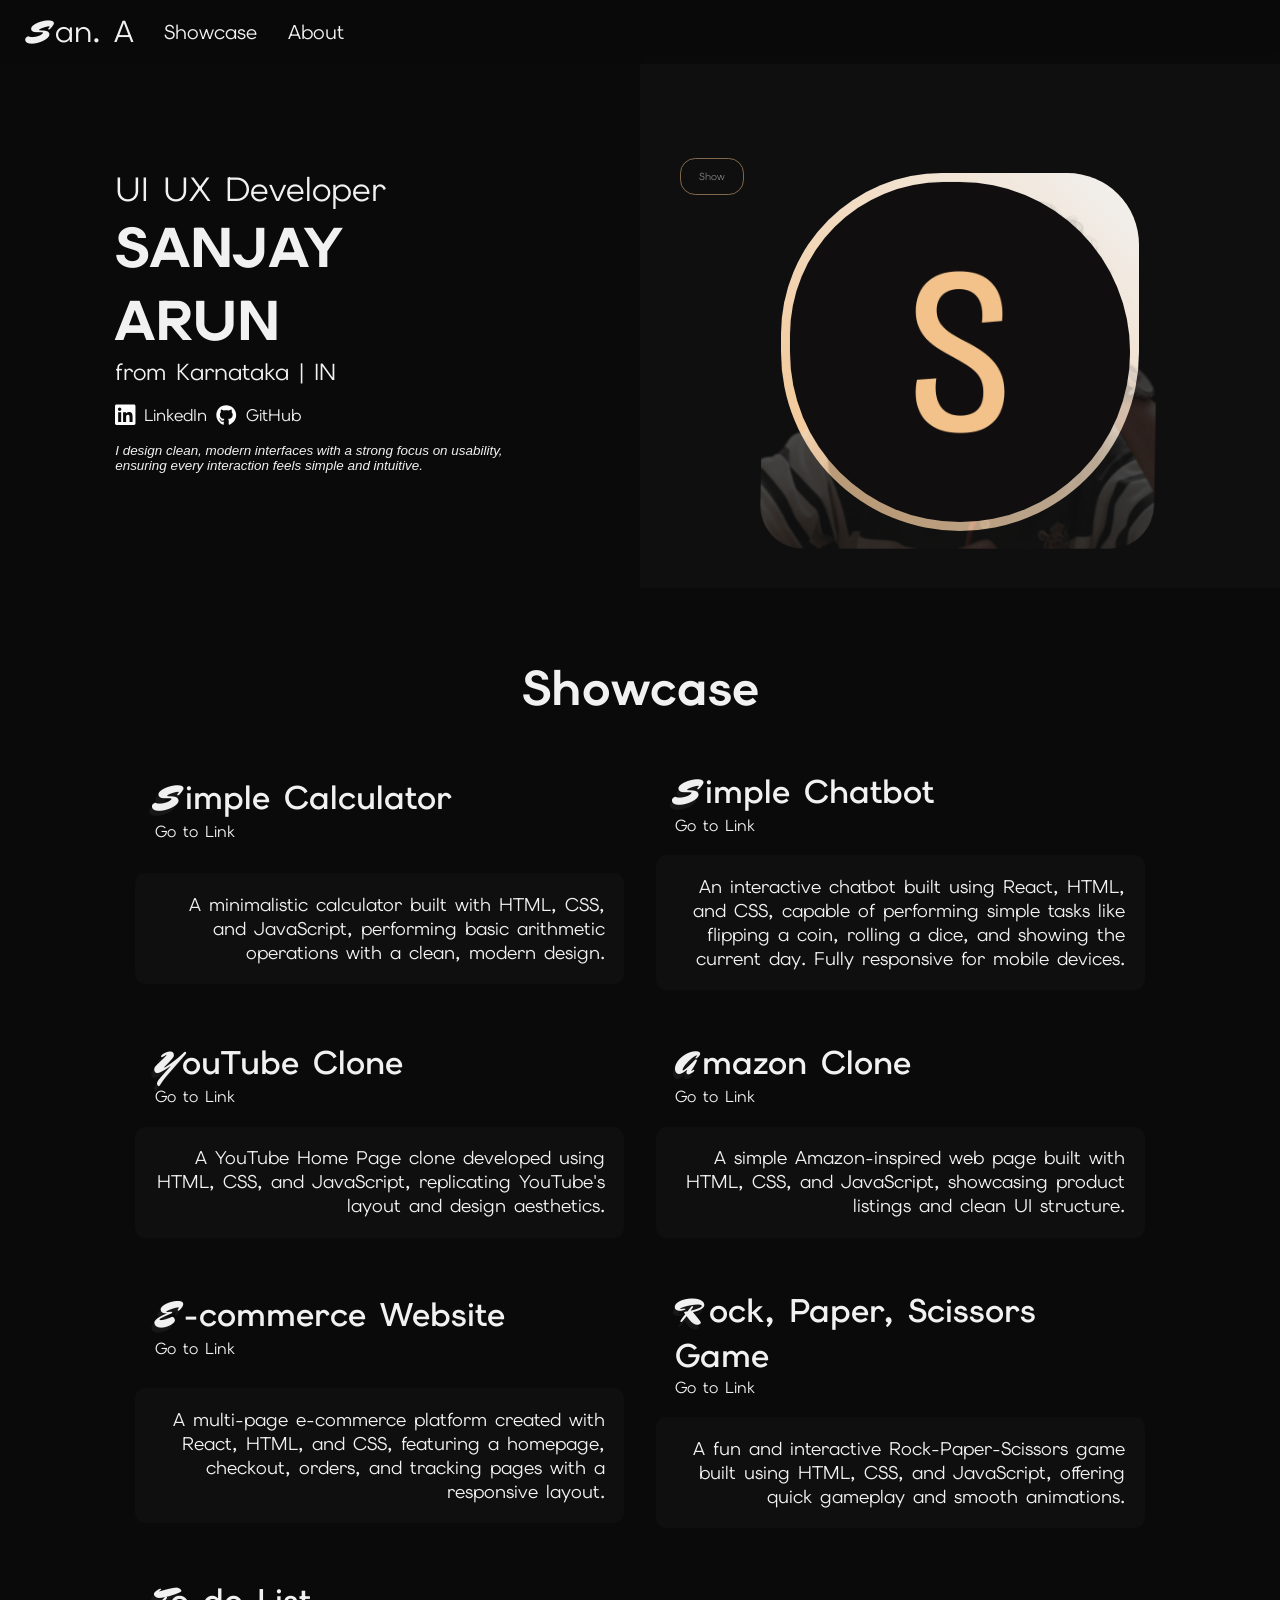
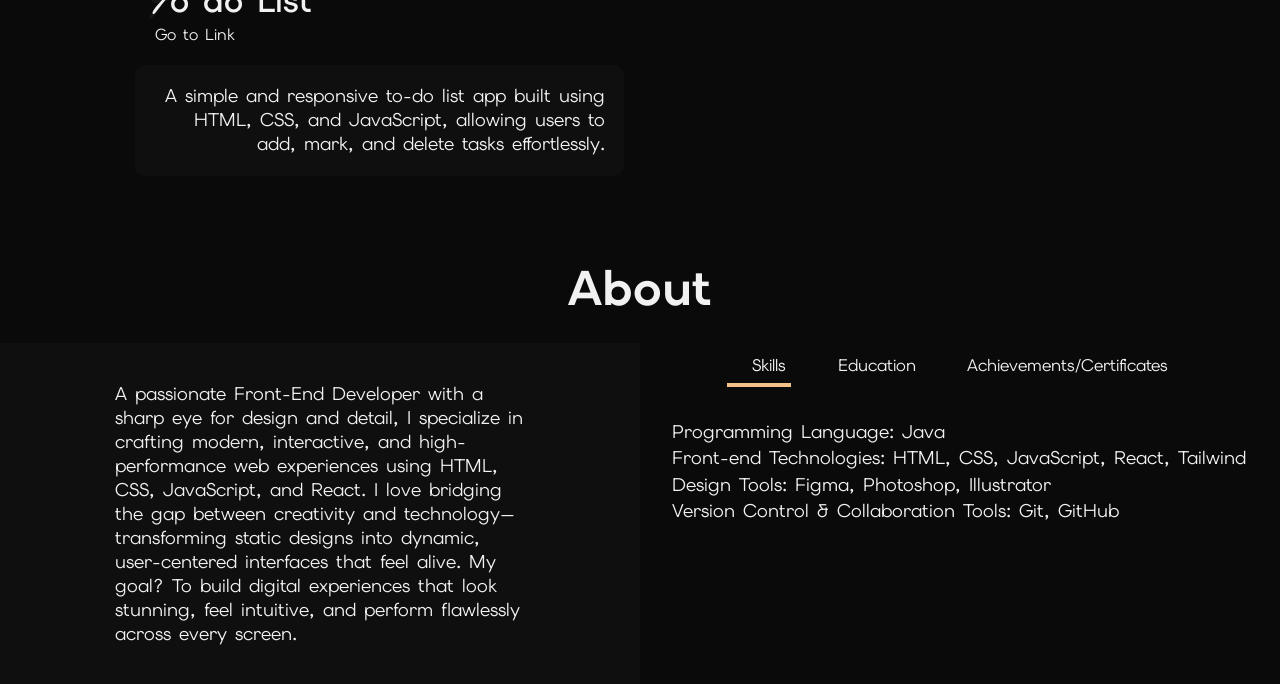
==== commit face636b: "Update portfolio with project links and skills" ====
--- a/portfolio.html
+++ b/portfolio.html
@@ -71,89 +71,82 @@
     <p class="showcase-page-title page-title">Showcase</p>
     <div id="cards">
 
-      <a href="#">
         <div class="card">
           <div class="card-border"></div>
           <div class="card-title-container">
             <p class="card-title"><span>S</span>imple Calculator</p>
+            <a href="https://sanz03.github.io/Simple-Calculator-WebApp/" class="go-to-link">Go to Link</a>
           </div>
           <div class="card-content-container">
             <p class="card-content">A minimalistic calculator built with HTML, CSS, and JavaScript, performing basic arithmetic operations with a clean, modern design.</p>
           </div>
         </div>
-      </a>
-
-      <a href="#">
+
         <div class="card">
           <div class="card-border"></div>
           <div class="card-title-container">
             <p class="card-title"><span>S</span>imple Chatbot</p>
+            <a href="#" class="go-to-link">Go to Link</a>
           </div>
           <div class="card-content-container">
             <p class="card-content">An interactive chatbot built using React, HTML, and CSS, capable of performing simple tasks like flipping a coin, rolling a dice, and showing the current day. Fully responsive for mobile devices.</p>
           </div>
         </div>
-      </a>
-
-      <a href="#">
+
         <div class="card">
           <div class="card-border"></div>
           <div class="card-title-container">
             <p class="card-title"><span>Y</span>ouTube Clone</p>
+            <a href="#" class="go-to-link">Go to Link</a>
           </div>
           <div class="card-content-container">
             <p class="card-content">A YouTube Home Page clone developed using HTML, CSS, and JavaScript, replicating YouTube's layout and design aesthetics.</p>
           </div>
         </div>
-      </a>
-
-      <a href="#">
+
         <div class="card">
           <div class="card-border"></div>
           <div class="card-title-container">
             <p class="card-title"><span>A</span>mazon Clone</p>
+            <a href="#" class="go-to-link">Go to Link</a>
           </div>
           <div class="card-content-container">
             <p class="card-content">A simple Amazon-inspired web page built with HTML, CSS, and JavaScript, showcasing product listings and clean UI structure.</p>
           </div>
         </div>
-      </a>
       
-      <a href="#">
         <div class="card">
           <div class="card-border"></div>
           <div class="card-title-container">
             <p class="card-title"><span>E</span>-commerce Website</p>
+            <a href="#" class="go-to-link">Go to Link</a>
           </div>
           <div class="card-content-container">
             <p class="card-content">A multi-page e-commerce platform created with React, HTML, and CSS, featuring a homepage, checkout, orders, and tracking pages with a responsive layout.</p>
           </div>
         </div>
-      </a>
-
-      <a href="#">
+
         <div class="card">
           <div class="card-border"></div>
           <div class="card-title-container">
             <p class="card-title"><span>R</span>ock, Paper, Scissors Game</p>
+            <a href="#" class="go-to-link">Go to Link</a>
           </div>
           <div class="card-content-container">
             <p class="card-content">A fun and interactive Rock-Paper-Scissors game built using HTML, CSS, and JavaScript, offering quick gameplay and smooth animations.</p>
           </div>
         </div>
-      </a>
-
-      <a href="#">
+
         <div class="card">
           <div class="card-border"></div>
           <div class="card-title-container">
             <p class="card-title"><span>T</span>o do List</p>
+            <a href="#" class="go-to-link">Go to Link</a>
           </div>
           <div class="card-content-container">
             <p class="card-content">A simple and responsive to-do list app built using HTML, CSS, and JavaScript, allowing users to add, mark, and delete tasks effortlessly.</p>
           </div>
         </div>
-      </a>
 
     </div>
   </div>
@@ -175,10 +168,10 @@
 
         <div class="skill-contents tab-contents active-tab" id="skills">
           <ul>
-            <li>Java, JavaScript</li>
-            <li>HTML & CSS</li>
-            <li>mySQL</li>
-            <li>Git & Github</li>
+            <li><span>Programming Language:</span> Java</li>
+            <li><span>Front-end Technologies:</span> HTML, CSS, JavaScript, React, Tailwind</li>
+            <li><span>Design Tools:</span> Figma, Photoshop, Illustrator</li>
+            <li><span>Version Control & Collaboration Tools:</span> Git, GitHub</li>
           </ul>
         </div>
 
@@ -260,4 +253,4 @@
 
   </script>
 </body>
-</html>+</html>
